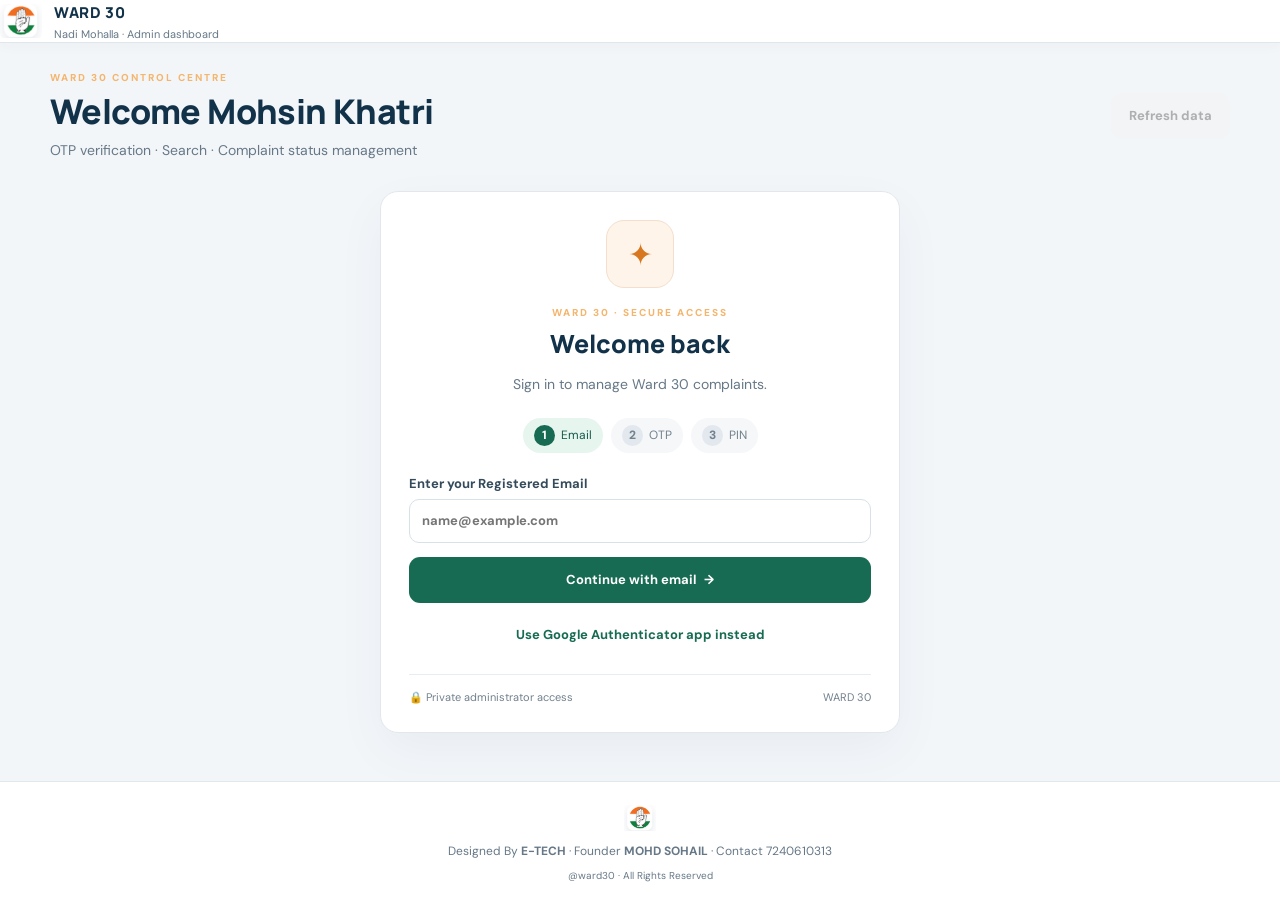
==== admin.html @ 7e94c61b "Update admin.html" ====
<!doctype html><html lang="en"><head><meta charset="utf-8"><meta name="viewport" content="width=device-width,initial-scale=1"><meta name="theme-color" content="#176b52"><title>Ward 30 Admin Dashboard</title><link rel="icon" href="favicon.svg"><link rel="stylesheet" href="style.css"><script src="config.js"></script></head><body class="admin-page"><header class="topbar"><a class="brand" href="index.html"><img src="inc-logo.png" alt="Ward 30"><span><b>WARD 30</b><small>Nadi Mohalla · Admin dashboard</small></span></a></header><main><div class="admin-welcome"><div><span class="eyebrow">WARD 30 CONTROL CENTRE</span><h1>Welcome Mohsin Khatri</h1><p>OTP verification · Search · Complaint status management</p></div><div class="admin-tools"><button id="refreshBtn" class="btn outline" disabled>Refresh data</button><button id="logoutBtn" class="btn outline hidden" type="button">Log out</button></div></div><section id="authPanel" class="panel auth-panel professional-auth">
<div class="login-mark"><span class="login-shield">✦</span></div>
<span class="eyebrow login-eyebrow">WARD 30 · SECURE ACCESS</span>
<h2 id="loginTitle">Complaint Dashboard</h2>
<p id="loginSubtitle">Sign in to manage Ward 30 complaints.</p>
<div class="login-steps"><span class="step active" id="stepEmail"><i>1</i> Email</span><span class="step" id="stepOtp"><i>2</i> OTP</span><span class="step" id="stepPin"><i>3</i> PIN</span></div>
<form id="requestForm" class="login-form"><label>Enter your Registered Email<input id="adminEmail" type="email" required autocomplete="username" placeholder="name@example.com"></label><button id="sendOtpBtn" class="btn primary login-submit">Continue with email <span>→</span></button><button id="authenticatorChoice" type="button" class="text-button">Use Google Authenticator app instead</button></form>
<form id="verifyForm" class="login-form hidden"><label>Enter OTP sent to your email<input id="otpInput" required inputmode="numeric" pattern="[0-9]{6}" maxlength="6" autocomplete="one-time-code" placeholder="6-digit OTP"></label><button id="verifyBtn" class="btn primary login-submit">Verify OTP <span>→</span></button><button id="resendBtn" type="button" class="text-button">Send a new OTP</button></form>
<form id="authenticatorForm" class="login-form hidden"><label>Enter Google Authenticator code<input id="authenticatorInput" required inputmode="numeric" pattern="[0-9]{6}" maxlength="6" autocomplete="one-time-code" placeholder="6-digit app code"></label><p class="pin-hint">Open Google Authenticator and enter the current code for Ward 30 Admin.</p><button id="authenticatorVerifyBtn" class="btn primary login-submit">Verify app code <span>→</span></button><button id="backToEmailBtn" type="button" class="text-button">Back to email sign-in</button></form><form id="pinForm" class="login-form hidden"><label>Enter your 4-digit PIN<input id="pinInput" required inputmode="numeric" pattern="[0-9]{4}" maxlength="4" type="password" autocomplete="current-password" placeholder="••••"></label><p class="pin-hint">Your PIN adds an extra layer of protection.</p><button id="pinBtn" class="btn primary login-submit">Unlock dashboard <span>→</span></button></form>
<p id="connectionMessage" class="message sr-only" role="status"></p><p id="authMessage" class="message" role="status" aria-live="polite"></p>
<div class="login-foot"><span>🔒 Private administrator access</span><span>WARD 30</span></div>
</section><section id="dashboard" class="hidden"><div class="stats admin-stats"><div><strong id="totalCount">0</strong><span>Total complaints</span></div><div><strong id="pendingCount">0</strong><span>Pending</span></div><div><strong id="progressCount">0</strong><span>In progress</span></div><div><strong id="solvedCount">0</strong><span>Solved</span></div></div><section class="panel"><h2>Manage complaints</h2><p>Search by complaint number, mobile number or name.</p><div class="search-row"><input id="searchInput" type="search" placeholder="Search complaint no., mobile, or name…"><button id="clearSearch" class="btn outline">Clear</button><span id="resultCount"></span></div><p id="adminMessage" class="message"></p><div class="table-wrap"><table><thead><tr><th>Complaint no.</th><th>Registered</th><th>Name / Mobile</th><th>Category / Area</th><th>Details</th><th>Location</th><th>Photos / Video</th><th>Status</th><th>Update</th></tr></thead><tbody id="complaintRows"><tr><td colspan="9">Sign in to load records.</td></tr></tbody></table></div></section></section></main><footer><img src="inc-logo.png" alt="Ward 30"><p>Designed By <strong>E-TECH</strong> · Founder <strong>MOHD SOHAIL</strong> · Contact <a href="tel:7240610313">7240610313</a></p><small>@ward30 · All Rights Reserved</small></footer><script>
(()=>{const cfg=window.PORTAL_CONFIG||{},$=id=>document.getElementById(id);let sessionToken='',email='',timer;const apiReady=()=>typeof cfg.API_URL==='string'&&cfg.API_URL.startsWith('https://script.google.com/macros/s/')&&cfg.API_URL.endsWith('/exec');async function api(data){if(!apiReady())throw Error('Sign-in is temporarily unavailable. Please contact the portal administrator.');let r;try{r=await fetch(cfg.API_URL,{method:'POST',headers:{'Content-Type':'text/plain;charset=utf-8'},body:JSON.stringify(data),cache:'no-store'});}catch(e){throw Error('Could not connect. Please check your internet connection and try again.');}let j;try{j=JSON.parse(await r.text())}catch(e){throw Error('Sign-in could not be completed. Please try again later.')}return j}function message(t,c=''){ $('authMessage').textContent=t;$('authMessage').className='message '+c}function adminMessage(t,c=''){ $('adminMessage').textContent=t;$('adminMessage').className='message '+c}function busy(btn,on,text){btn.disabled=on;if(on){btn.dataset.old=btn.textContent;btn.textContent=text}else btn.textContent=btn.dataset.old||text}function showStep(step){['Email','Otp','Pin'].forEach(x=>{$('step'+x).classList.toggle('active',x.toLowerCase()===step)});$('requestForm').classList.toggle('hidden',step!=='email');$('verifyForm').classList.toggle('hidden',step!=='otp');$('authenticatorForm').classList.toggle('hidden',step!=='authenticator');$('pinForm').classList.toggle('hidden',step!=='pin');$('loginTitle').textContent=step==='email'?'Welcome back':step==='otp'?'Check your email':step==='authenticator'?'Authenticator verification':'One last step';$('loginSubtitle').textContent=step==='email'?'Sign in to manage Ward 30 complaints.':step==='otp'?'Enter the 6-digit verification code.':step==='authenticator'?'Use the code from your authenticator app.':'Enter your secure PIN to unlock the dashboard.';message('');}showStep('email');async function sendOtp(){email=$('adminEmail').value.trim().toLowerCase();if(!email){message('Enter your registered email address.','error');return}const b=$('sendOtpBtn');busy(b,true,'Sending code…');try{const j=await api({action:'requestAdminOtp',email});if(!j.ok)throw Error(j.error||'Could not send the code.');showStep('otp');message('A verification code has been sent to your registered email.','success')}catch(e){message(e.message||'Could not send the verification code.','error')}finally{busy(b,false,'Continue with email →')}}$('requestForm').onsubmit=async e=>{e.preventDefault();await sendOtp()};$('authenticatorChoice').onclick=()=>{email=$('adminEmail').value.trim().toLowerCase();if(!email){message('Enter your registered email address first.','error');$('adminEmail').focus();return}showStep('authenticator');$('authenticatorInput').focus()};$('backToEmailBtn').onclick=()=>showStep('email');$('authenticatorForm').onsubmit=async e=>{e.preventDefault();const code=$('authenticatorInput').value.trim();if(!/^\d{6}$/.test(code)){message('Enter the 6-digit authenticator code.','error');return}const b=$('authenticatorVerifyBtn');busy(b,true,'Verifying…');try{const j=await api({action:'verifyAuthenticatorOtp',email,otp:code});if(!j.ok)throw Error(j.error||'Authenticator verification failed.');sessionToken=j.sessionToken;email=j.email;showStep('pin');message('Authenticator verified. Enter your PIN to continue.','success');$('pinInput').focus()}catch(e){message(e.message||'Authenticator verification failed.','error');$('authenticatorInput').value='';$('authenticatorInput').focus()}finally{busy(b,false,'Verify app code →')}};$('resendBtn').onclick=sendOtp;$('verifyForm').onsubmit=async e=>{e.preventDefault();const b=$('verifyBtn');busy(b,true,'Verifying…');try{const j=await api({action:'verifyAdminOtp',email,otp:$('otpInput').value.trim()});if(!j.ok)throw Error(j.error||'OTP verification failed.');sessionToken=j.sessionToken;email=j.email;showStep('pin');message('Email verified. Enter your PIN to continue.','success');$('pinInput').focus()}catch(e){message(e.message||'OTP verification failed.','error')}finally{busy(b,false,'Verify OTP →')}};$('pinForm').onsubmit=async e=>{e.preventDefault();const pin=$('pinInput').value.trim();if(!/^\d{4}$/.test(pin)){message('Enter your 4-digit PIN.','error');return}const b=$('pinBtn');busy(b,true,'Checking PIN…');try{const j=await api({action:'verifyAdminPin',sessionToken,pin});if(!j.ok)throw Error(j.error||'Incorrect PIN.');$('authPanel').classList.add('hidden');$('dashboard').classList.remove('hidden');$('refreshBtn').disabled=false;$('logoutBtn').classList.remove('hidden');adminMessage('Login successful. Welcome to the Ward 30 Admin Dashboard.','success');load()}catch(e){message(e.message||'PIN verification failed.','error');$('pinInput').value='';$('pinInput').focus()}finally{busy(b,false,'Unlock dashboard →')}};function cell(tr,text){const td=document.createElement('td');td.textContent=text||'—';tr.append(td);return td}function pill(status){const v=String(status||'').toLowerCase().replace(/[^a-z]+/g,'-').replace(/^-|-$/g,'');return v==='in-progress'?'in-progress':v==='solved'?'solved':'pending'}function paint(j){const c=j.counts||{};$('totalCount').textContent=c.total||0;$('pendingCount').textContent=c.pending||0;$('progressCount').textContent=c.inProgress||0;$('solvedCount').textContent=c.solved||0;const tb=$('complaintRows');tb.replaceChildren();$('resultCount').textContent=(j.totalFiltered??(j.items||[]).length)+' results';if(!j.items||!j.items.length){const tr=document.createElement('tr');const td=cell(tr,'No matching complaints found.');td.colSpan=9;tb.append(tr);return}j.items.forEach(x=>{const tr=document.createElement('tr'),a=cell(tr,x.complaintNo);a.style.fontWeight='700';cell(tr,x.registeredAt);const nm=cell(tr,x.name);const sm=document.createElement('small');sm.textContent=x.mobile||'—';nm.append(sm);const cat=cell(tr,x.category);const sm2=document.createElement('small');sm2.textContent=x.area||'—';cat.append(sm2);cell(tr,x.details);const loc=cell(tr,'');if(x.latitude&&x.longitude){const map=document.createElement('a');map.href='https://maps.google.com/?q='+encodeURIComponent(x.latitude+','+x.longitude);map.target='_blank';map.rel='noopener';map.className='btn outline';map.textContent='View location';loc.append(map)}else loc.textContent='Not captured';const mediaCell=cell(tr,'');const mediaUrls=Array.isArray(x.mediaUrls)?x.mediaUrls:String(x.mediaUrls||'').split('\n').filter(Boolean);if(mediaUrls.length){mediaUrls.forEach((url,i)=>{const a=document.createElement('a');a.href=url;a.target='_blank';a.rel='noopener';a.textContent='Open file '+(i+1);a.style.display='block';a.style.marginBottom='4px';mediaCell.append(a)})}else mediaCell.textContent='No files';const st=cell(tr,'');const span=document.createElement('span');span.className='status-pill '+pill(x.status);span.textContent=x.status;st.append(span);const td=cell(tr,'');const select=document.createElement('select');select.className='status-select';['Pending','In Progress','Solved'].forEach(s=>{const o=document.createElement('option');o.value=s;o.textContent=s;o.selected=s===x.status;select.append(o)});select.onchange=()=>updateStatus(x.complaintNo,select.value,select);td.append(select);tb.append(tr)})}async function load(){if(!sessionToken)return;$('refreshBtn').disabled=true;$('refreshBtn').textContent='Loading…';adminMessage('Loading complaints…');try{const j=await api({action:'adminComplaints',sessionToken,search:$('searchInput').value.trim()});if(!j.ok)throw Error(j.error);paint(j);adminMessage('Dashboard updated.','success')}catch(e){adminMessage(e.message||'Unable to load complaints.','error')}finally{$('refreshBtn').disabled=false;$('refreshBtn').textContent='Refresh data'}}async function updateStatus(no,status,select){select.disabled=true;try{const j=await api({action:'updateStatus',sessionToken,complaintNo:no,status});if(!j.ok)throw Error(j.error);adminMessage('Status saved for '+no+'.','success');await load()}catch(e){adminMessage(e.message||'Status update failed.','error');select.disabled=false}}$('refreshBtn').onclick=load;$('logoutBtn').onclick=()=>{sessionToken='';email='';clearTimeout(timer);$('dashboard').classList.add('hidden');$('authPanel').classList.remove('hidden');$('refreshBtn').disabled=true;$('logoutBtn').classList.add('hidden');$('otpInput').value='';$('authenticatorInput').value='';$('pinInput').value='';$('searchInput').value='';$('complaintRows').innerHTML='<tr><td colspan="9">Sign in to load records.</td></tr>';$('totalCount').textContent='0';$('pendingCount').textContent='0';$('progressCount').textContent='0';$('solvedCount').textContent='0';showStep('email');message('You have been logged out successfully.','success');window.scrollTo({top:0,behavior:'smooth'});};$('searchInput').oninput=()=>{clearTimeout(timer);timer=setTimeout(load,300)};$('clearSearch').onclick=()=>{$('searchInput').value='';load()};
})();</script></body></html>
---- style.css ----
@import url('https://fonts.googleapis.com/css2?family=DM+Sans:wght@400;500;600;700&family=Manrope:wght@400;500;600;700;800&display=swap');
:root{--navy:#12324A;--navy2:#1B5264;--teal:#E8872B;--teal2:#FFF2E4;--ink:#1B2B38;--muted:#667887;--line:#E1E8ED;--paper:#F6F8FA;--white:#fff;--shadow:0 18px 50px #092c4c12}
*{box-sizing:border-box}html{scroll-behavior:smooth}body{margin:0;background:var(--paper);color:var(--ink);font-family:'DM Sans',sans-serif}a{color:inherit;text-decoration:none}.container{width:min(1120px,92%);margin:auto}.topbar{background:#fff;border-bottom:1px solid var(--line);position:sticky;top:0;z-index:20}.nav{height:78px;display:flex;align-items:center;justify-content:space-between}.brand{display:flex;align-items:center;gap:12px;color:var(--navy)}.brand b{display:block;font:800 15px Manrope,sans-serif;letter-spacing:.6px}.brand small{display:block;color:var(--muted);font-size:11px;margin-top:4px}.mark,.mini-mark{display:grid;place-items:center;background:linear-gradient(145deg,var(--teal),#56d9c6);color:#07314c;font:800 21px Manrope,sans-serif;width:48px;height:48px;border-radius:15px;box-shadow:0 6px 15px #20b6a52b}nav{display:flex;align-items:center;gap:26px;font-size:13px;font-weight:700;color:#526574}nav a:hover,.text-link{color:#078e86}.lang-switch{border:1px solid var(--line);background:#fff;padding:10px 13px;border-radius:10px;color:var(--navy);font-weight:700;cursor:pointer}.menu{display:none;border:0;background:none;font-size:25px}.hero{position:relative;overflow:hidden;background:linear-gradient(120deg,#102E46 0%,#17465A 62%,#17645E 100%);color:white;padding:68px 0 74px}.hero:after{content:"";position:absolute;width:470px;height:470px;border:1px solid #ffffff13;border-radius:50%;right:-90px;top:-240px;box-shadow:0 0 0 55px #ffffff08,0 0 0 110px #ffffff05}.hero-grid{display:grid;grid-template-columns:1.3fr .7fr;gap:70px;align-items:center;position:relative;z-index:1}.eyebrow{font-size:10px;letter-spacing:2px;font-weight:800;color:#F4B66E;display:flex;align-items:center;gap:10px}.pulse{width:7px;height:7px;background:#F4B66E;border-radius:50%;box-shadow:0 0 0 5px #F4B66E24}.hero h1{font:800 clamp(36px,4.5vw,57px)/1.1 Manrope,sans-serif;letter-spacing:-1.8px;max-width:630px;margin:22px 0}.hero h1 em{color:#F4B66E;font-style:normal}.hero-copy>p{color:#d2e2ea;max-width:550px;font-size:16px;line-height:1.8}.hero-actions{display:flex;gap:12px;flex-wrap:wrap;margin-top:27px}.btn{display:inline-flex;justify-content:center;align-items:center;gap:8px;padding:14px 18px;border:0;border-radius:11px;font:700 13px 'DM Sans',sans-serif;cursor:pointer;transition:.2s}.btn:hover{transform:translateY(-2px)}.primary{background:var(--teal);color:#172B3B;box-shadow:0 8px 18px #E8872B30}.ghost{border:1px solid #ffffff48;color:white;background:#ffffff09}.secondary{background:#E8F3F1;color:var(--navy)}.light{background:#fff;color:var(--navy)}.trust-line{display:flex;gap:9px;align-items:center;margin-top:24px;font-size:12px;color:#b8d2dc}.trust-line span:first-child{color:#F4B66E;font-weight:900}.parshad-card{background:#fff;border-radius:22px;padding:12px;color:var(--ink);box-shadow:0 25px 70px #001d3040;max-width:330px;justify-self:end;width:100%}.portrait-wrap{height:275px;position:relative;overflow:hidden;border-radius:15px;background:#e4eceb}.portrait-wrap img{width:100%;height:100%;object-fit:cover;object-position:center 24%}.portrait-badge{position:absolute;bottom:12px;left:12px;background:#0a344f;color:#fff;border:1px solid #ffffff3d;padding:8px 12px;border-radius:8px;font-size:10px;font-weight:800;letter-spacing:1px}.parshad-info{padding:17px 10px 12px}.parshad-info small{color:#167A68;font-size:9px;letter-spacing:1.4px;font-weight:800}.parshad-info h2{font:800 24px Manrope,sans-serif;margin:8px 0 5px;color:var(--navy)}.parshad-info p{margin:0;color:#607381;font-size:13px}.location-line{font-size:11px;color:#71818c;margin-top:14px;padding-top:12px;border-top:1px solid var(--line)}.stats{background:#fff;border-bottom:1px solid var(--line)}.stats-grid{display:grid;grid-template-columns:repeat(3,1fr);padding:22px 0}.stats-grid>div{display:grid;grid-template-columns:43px 1fr;column-gap:12px;align-items:center;padding:6px 28px;border-right:1px solid var(--line)}.stats-grid>div:first-child{padding-left:0}.stats-grid>div:last-child{border:0}.stat-icon{grid-row:span 2;background:var(--teal2);color:#167A68;border-radius:12px;width:40px;height:40px;display:grid;place-items:center;font-size:19px}.stats-grid strong{font:800 15px Manrope,sans-serif;color:var(--navy)}.stats-grid small{font-size:11px;color:var(--muted);margin-top:3px}.section{padding:72px 0}.section-heading{display:flex;justify-content:space-between;align-items:center;margin-bottom:28px}.section-heading h2{font:800 32px Manrope,sans-serif;letter-spacing:-.7px;margin:10px 0}.section-heading p{color:var(--muted);margin:0;font-size:14px}.heading-symbol{font-size:42px;color:#0cb4a2;background:var(--teal2);width:66px;height:66px;border-radius:20px;display:grid;place-items:center}.report-layout{display:grid;grid-template-columns:1.35fr .65fr;gap:20px;align-items:start}.card{background:#fff;border:1px solid var(--line);border-radius:18px;box-shadow:var(--shadow)}.form-card{padding:27px}.form-card h3,.issue-card h3,.note-card h3{font:800 19px Manrope,sans-serif;color:var(--navy);margin:0 0 23px}.field-row{display:grid;grid-template-columns:1fr 1fr;gap:15px}.field{display:flex;flex-direction:column;gap:8px;margin-bottom:17px}.field label{font-size:12px;font-weight:700;color:#405665}.field input,.field select,.field textarea{width:100%;border:1px solid #dce7ec;border-radius:10px;padding:12px 13px;background:#fbfdfe;color:var(--ink);font:13px 'DM Sans',sans-serif;outline:none}.field input:focus,.field select:focus,.field textarea:focus{border-color:var(--teal);box-shadow:0 0 0 3px #E8872B1A}.field textarea{resize:vertical}.muted{color:var(--muted)}.field small{font-size:10px}.checkline{display:flex;gap:10px;font-size:11px;line-height:1.6;color:#5d6f7b;margin:2px 0 19px}.checkline input{accent-color:var(--teal);margin-top:3px}.full{width:100%}.tiny{font-size:10px;line-height:1.5;margin-top:13px}.side-stack{display:grid;gap:18px}.issue-card,.note-card{padding:25px}.issue-icon{display:grid;place-items:center;background:var(--teal2);color:#167A68;width:44px;height:44px;border-radius:14px;font-size:23px;margin-bottom:17px}.issue-card h3,.note-card h3{margin-bottom:12px}.issue-card ul{padding-left:19px;margin:0;color:#607380;font-size:12px;line-height:2.2}.note-card{background:#EAF4F2;border-color:#D7E9E5}.note-icon{font-size:26px;color:#167A68;margin-bottom:12px}.note-card p{font-size:12px;line-height:1.8;color:#57716f}.text-link{font-size:12px;font-weight:800}.bottom-cta{background:linear-gradient(110deg,#0a3553,#0b5c62);padding:34px 0;color:#fff}.cta-inner{display:flex;justify-content:space-between;align-items:center;gap:20px}.cta-inner h2{font:800 23px Manrope,sans-serif;margin:0 0 8px}.cta-inner p{margin:0;color:#c6e0e4;font-size:13px}.footer-inner{display:flex;align-items:center;justify-content:space-between;gap:20px;padding:23px 0;color:#73838c;font-size:10px}.footer-brand{transform:scale(.85);transform-origin:left center}.footer-inner>a{font-weight:800;color:var(--navy)}.language-modal{position:fixed;inset:0;background:#061e31d9;z-index:99;display:grid;place-items:center;padding:20px;backdrop-filter:blur(7px)}.language-modal.hidden{display:none}.language-box{background:#fff;border-radius:22px;padding:32px;max-width:390px;width:100%;text-align:center;box-shadow:0 25px 100px #0004}.mini-mark{margin:0 auto 15px}.language-box h2{font:800 24px Manrope,sans-serif;color:var(--navy);margin:0 0 10px}.language-box p{color:var(--muted);font-size:13px;line-height:1.7}.language-actions{display:flex;gap:10px;margin:23px 0}.language-actions .btn{flex:1}.language-box small{font-size:11px;color:#8a9aa3}#formMessage{font-size:12px;line-height:1.6;margin-top:12px}.success{color:#087f55;background:#e8f8ef;border-radius:10px;padding:12px}.error{color:#a22;background:#fff0f0;border-radius:10px;padding:12px}
.page-head{background:var(--navy);color:white;padding:45px 0}.page-head h1{font:800 34px Manrope,sans-serif;margin:0 0 10px}.page-head p{color:#c8dce6;margin:0}.simple-section{padding:45px 0;min-height:55vh}.simple-card{max-width:720px;margin:auto;padding:28px}.simple-card h2{font:800 23px Manrope,sans-serif;color:var(--navy);margin-top:0}.complaint-item{padding:18px;border:1px solid var(--line);border-radius:13px;margin:12px 0;background:#fff}.status{display:inline-block;padding:5px 9px;border-radius:20px;font-size:10px;font-weight:800;background:#fff2d6;color:#936000}.status.solved{background:#e0f8eb;color:#087b4d}.status.progress{background:#e3f3ff;color:#176b9c}.admin-box{max-width:470px;margin:35px auto}.admin-box .card{padding:28px}.hidden{display:none!important}
@media(max-width:800px){.hero-grid{grid-template-columns:1fr;gap:35px}.parshad-card{justify-self:start;max-width:310px}.hero{padding:48px 0}.report-layout{grid-template-columns:1fr}.stats-grid>div{padding:6px 12px}.stats-grid>div:first-child{padding-left:0}.stats-grid small{font-size:10px}.section{padding:50px 0}nav{display:none;position:absolute;top:77px;left:0;right:0;background:#fff;padding:18px 5%;border-bottom:1px solid var(--line);flex-direction:column;align-items:stretch;gap:17px}nav.open{display:flex}.menu{display:block}.field-row{grid-template-columns:1fr;gap:0}.footer-inner{flex-wrap:wrap}.cta-inner{align-items:flex-start;flex-direction:column}}@media(max-width:420px){.hero h1{font-size:37px}.form-card,.issue-card,.note-card{padding:20px}.stats-grid{width:96%}.stats-grid>div{grid-template-columns:34px 1fr;column-gap:7px;padding:4px 7px}.stat-icon{width:32px;height:32px;font-size:15px}.stats-grid strong{font-size:12px}.stats-grid small{font-size:9px}.heading-symbol{width:48px;height:48px;font-size:30px}}

.profile-stack{display:grid;gap:14px;justify-items:end;position:relative;z-index:1}.profile-stack .parshad-card{justify-self:end}.candidate-card{width:100%;max-width:330px;background:#fff;border:1px solid #e2ebef;border-radius:18px;padding:12px;display:grid;grid-template-columns:92px 1fr;gap:13px;box-shadow:0 18px 50px #001d3022;}.candidate-photo{height:118px;border-radius:12px;overflow:hidden;background:#f5f7f8}.candidate-photo img{width:100%;height:100%;object-fit:cover;object-position:center 22%}.candidate-copy{min-width:0;align-self:center}.party-row{display:flex;align-items:center;gap:6px;margin-bottom:8px}.party-row img{width:25px;height:25px;object-fit:contain}.party-row span{font-size:7px;line-height:1.2;letter-spacing:.2px;font-weight:800;color:#485968}.candidate-copy>small{font-size:8px;letter-spacing:.8px;color:#167A68;font-weight:800}.candidate-copy h3{font:800 15px Manrope,sans-serif;color:var(--navy);margin:5px 0}.candidate-copy p{font-size:10px;color:#607381;margin:0 0 7px}.candidate-note{font-size:8px;line-height:1.4;color:#84929a;display:block}.gps-row{display:flex;align-items:center;gap:12px;flex-wrap:wrap}.gps-row .tiny{margin:0}.media-preview{display:flex;gap:8px;flex-wrap:wrap;margin-top:8px}.media-preview img,.media-preview video{width:70px;height:60px;object-fit:cover;border-radius:8px;border:1px solid var(--line)}@media(max-width:800px){.profile-stack{justify-items:start}.profile-stack .parshad-card,.candidate-card{justify-self:start}.candidate-card{max-width:310px}}


/* INC logo placement; preserve the original navy/teal colour palette */
.inc-brandline,.nav-party{display:flex;align-items:center;gap:8px;color:var(--navy);font-size:9px;font-weight:900;letter-spacing:.5px}
.inc-brandline{justify-content:center;margin:0 auto 12px}
.inc-brandline img{width:30px;height:30px;object-fit:contain}
.nav-party{margin-left:auto;margin-right:22px}
.nav-party img{width:30px;height:30px;object-fit:contain}
.inc-pill{display:flex;align-items:center;gap:7px;margin-top:12px;padding-top:10px;border-top:1px solid var(--line);font-size:10px;font-weight:800;color:var(--navy)}
.inc-pill img{width:24px;height:24px;object-fit:contain}
.party-row{display:flex;align-items:center;gap:6px;margin-bottom:8px}
.party-row img{width:27px;height:27px;object-fit:contain}
.party-row span{font-size:7px;line-height:1.2;letter-spacing:.2px;font-weight:800;color:var(--navy)}
.candidate-card{border-top:3px solid var(--teal)}
@media(max-width:800px){.nav-party{display:none}}

/* Premium, straight-edged branding and tricolour-inspired accents */
.portrait-wrap img,.candidate-photo img{transform:none!important;rotate:none!important;}
.portrait-wrap,.candidate-photo{transform:none!important;rotate:none!important;}
.topbar{box-shadow:0 3px 14px #12324a08}
.mark,.mini-mark{background:linear-gradient(145deg,#F28C28 0 32%,#fff 32% 66%,#168044 66% 100%);color:#12324A;box-shadow:0 6px 15px #12324a1c}
.portrait-badge{background:#12324A;border-bottom:3px solid #E8872B}
.candidate-card{border-top:3px solid #E8872B}
.inc-pill{color:#12324A}


/* Branded footer and separated admin surface */
.site-footer{margin-top:0;background:#fff;border-top:1px solid var(--line)}
.footer-ward{background:#f7fafb;border-bottom:1px solid #e2eaee}
.footer-ward-inner{min-height:112px;display:flex;align-items:center;gap:18px;padding-top:18px;padding-bottom:18px}
.footer-inc-logo{width:62px;height:62px;object-fit:contain;flex:0 0 auto}
.footer-party-name{margin-left:auto;color:var(--navy);font-size:10px;letter-spacing:.8px;font-weight:900}
.footer-credit{background:linear-gradient(115deg,#0c2e49,#0b5c62);color:#f4f8fb;padding:27px 0 24px;text-align:center}
.footer-credit-inner p{margin:0}
.designed-line{display:flex;justify-content:center;align-items:center;gap:13px;font-size:14px}
.designed-line span{width:30px;height:2px;background:#20c6b7;display:inline-block}
.designed-line strong,.founder-line strong,.founder-line a{color:#42e0ce;font-weight:900;text-decoration:none}
.founder-line{margin-top:14px!important;font-size:13px;display:flex;align-items:center;justify-content:center;gap:10px;flex-wrap:wrap}
.founder-line i{height:17px;width:1px;background:#ffffff65;margin:0 7px}
.footer-disclaimer{font-size:10px;color:#c5d8e1;line-height:1.6;margin-top:18px!important}
.admin-topbar{border-bottom:3px solid #e8872b}
.admin-public-link{font-weight:800;color:var(--navy);font-size:12px}
.admin-brand-logo{display:flex;align-items:center;justify-content:center;gap:10px;margin-bottom:12px}
.admin-brand-logo img{width:44px;height:44px;object-fit:contain}
.admin-brand-logo .mini-mark{margin:0}
.admin-footer{padding:18px 0;text-align:center;background:#0c2e49;color:#c5d8e1;font-size:11px}
@media(max-width:520px){.footer-ward-inner{gap:10px;min-height:88px}.footer-inc-logo{width:44px;height:44px}.footer-party-name{font-size:8px;max-width:90px;text-align:right}.footer-brand .mark{width:35px;height:35px}.footer-brand b{font-size:11px}.footer-brand small{font-size:8px}.designed-line{font-size:13px}.founder-line{font-size:12px;gap:7px}.footer-disclaimer{font-size:9px}}

.whatsapp-btn{background:#dcfce7;color:#14532d;border:1px solid #a7f3d0}.whatsapp-btn:hover{background:#bbf7d0}
#whatsappBtn{margin-top:10px}

/* Official INC logo used as the site identity and favicon companion. */
.official-inc-logo{display:block;object-fit:contain;background:#fff}
.brand-logo{width:48px;height:48px;flex:0 0 48px;border-radius:12px;padding:3px;box-shadow:0 6px 15px #12324a1c}
.modal-inc-logo{width:76px;height:76px;margin:0 auto 15px;border-radius:16px;padding:4px}
.footer-brand .brand-logo{width:42px;height:42px;flex-basis:42px}
@media(max-width:520px){.brand-logo{width:38px;height:38px;flex-basis:38px}.footer-brand .brand-logo{width:32px;height:32px;flex-basis:32px}.modal-inc-logo{width:68px;height:68px}}


/* How it works and expected resolution panel */
.how-section{padding:30px 0 34px;background:#fff;border:1px solid #cfe4df;border-left:0;border-right:0;border-radius:16px}
.how-heading{display:flex;align-items:center;gap:9px;margin-bottom:24px;color:#0d665d}
.how-heading h2{font:800 20px Manrope,sans-serif;margin:0;color:#0c625b}
.how-gear{font-size:18px;color:#167a68}
.how-steps{display:grid;grid-template-columns:minmax(0,1fr) 20px minmax(0,1fr) 20px minmax(0,1fr) 20px minmax(0,1fr);align-items:start;gap:8px}
.how-step{text-align:center;min-width:0}
.how-icon{width:52px;height:52px;border-radius:50%;display:grid;place-items:center;margin:0 auto 12px;color:#fff;font-size:25px;font-weight:700;border:4px solid #f1f8f6;outline:1px solid #b9ded5}
.how-icon.orange{background:#ff761b}.how-icon.green{background:#13a76b}.how-icon.teal{background:#07836f}
.how-step h3{font-size:12px;line-height:1.35;margin:0 0 6px;color:#10364a;font-weight:800}
.how-step p{font-size:10px;line-height:1.55;color:#71828b;margin:0}
.how-arrow{color:#0d9c8c;font-size:22px;text-align:center;padding-top:15px}
.resolution-box{display:flex;align-items:center;gap:18px;margin-top:25px;padding:19px 20px;border:1px solid #ff994a;border-radius:12px;background:linear-gradient(100deg,#fffaf6,#fff)}
.resolution-clock{font-size:39px;line-height:1;color:#ff761b;flex:0 0 auto}
.resolution-box h3{font-size:12px;font-weight:800;margin:0 0 3px;color:#0c3347}
.resolution-box strong{display:block;font-size:23px;line-height:1.25;color:#064b48;margin-bottom:5px}
.resolution-box p{font-size:11px;line-height:1.6;color:#687984;margin:0}
@media(max-width:650px){.how-section{padding:24px 0}.how-heading{margin-bottom:20px}.how-heading h2{font-size:17px}.how-steps{grid-template-columns:repeat(2,minmax(0,1fr));row-gap:22px;column-gap:12px}.how-arrow{display:none}.how-step h3{font-size:10px}.how-step p{font-size:9px}.resolution-box{align-items:flex-start;gap:12px;padding:15px 13px;margin-top:22px}.resolution-clock{font-size:32px}.resolution-box strong{font-size:19px}.resolution-box p{font-size:10px}}
@media(max-width:380px){.how-steps{column-gap:2px}.how-icon{width:46px;height:46px}.how-step h3{font-size:9px}.how-step p{font-size:8px}.how-arrow{font-size:16px}}
/* Keep one primary INC logo next to the Ward 30 name in each branding area. */
.nav-party,.inc-brandline,.footer-inc-logo{display:none!important}

/* Shared Ward 30 footer copyright */
.copyright-line{margin:12px 0 0;text-align:center;font-size:.82rem;letter-spacing:.02em;opacity:.86;color:inherit}


/* =========================================================
   WARD 30 RESPONSIVE CONSISTENCY LAYER — October 2026
   Shared by homepage, tracking, recent complaints and admin.
   ========================================================= */
:root { color-scheme: light; }
html { width:100%; max-width:100%; overflow-x:hidden; }
body { width:100%; min-width:0; overflow-x:hidden; }
img, video, canvas, svg { max-width:100%; }
.container { width:min(1120px, calc(100% - 32px)); margin-inline:auto; }
button, input, select, textarea { font:inherit; }
input, select, textarea { max-width:100%; }
.btn { min-height:42px; white-space:normal; line-height:1.35; }
.campaign-banner-section { width:100%; background:#edf3f7; padding:10px 0; }
.campaign-banner-wrap { width:min(1240px, calc(100% - 24px)); margin:0 auto; }
.campaign-banner-image { display:block; width:100%; height:auto; max-height:none; object-fit:contain; border-radius:12px; box-shadow:0 8px 28px #102e4618; }
.media-capture-actions { display:flex; flex-wrap:wrap; gap:8px; align-items:center; }
.media-capture-actions .btn { flex:0 1 auto; }
.media-preview { display:flex; flex-wrap:wrap; gap:8px; max-width:100%; overflow:hidden; }
.media-preview img,.media-preview video { display:block; width:100px; height:82px; object-fit:cover; background:#edf1f4; }

/* Admin page: same visual language as the public portal */
.admin-page { background:#f3f6f9; color:#1b2b38; min-height:100vh; }
.admin-page .topbar { position:sticky; top:0; background:#fff; border-bottom:1px solid #dfe7ed; }
.admin-page .topbar .brand { min-width:0; }
.admin-page .topbar .brand img { display:block; width:42px; height:42px; max-width:42px; object-fit:contain; flex:0 0 42px; border-radius:10px; }
.admin-page main { width:min(1180px, calc(100% - 32px)); margin:28px auto 48px; }
.admin-page .admin-welcome { display:flex; justify-content:space-between; align-items:center; gap:20px; margin:0 0 24px; }
.admin-page .admin-welcome h1 { margin:8px 0; color:#12324a; font:800 clamp(24px,3vw,34px)/1.15 Manrope,sans-serif; letter-spacing:-.6px; }
.admin-page .admin-welcome p { margin:0; color:#667887; font-size:14px; line-height:1.6; }
.admin-page .admin-tools { display:flex; gap:8px; flex-wrap:wrap; }
.admin-page .panel { min-width:0; background:#fff; border:1px solid #e1e8ed; border-radius:18px; padding:clamp(16px,3vw,28px); box-shadow:0 18px 50px #092c4c0c; margin-bottom:22px; }
.admin-page .auth-panel { width:min(520px,100%); margin:30px auto; }
.admin-page .login-mark { display:grid; place-items:center; width:68px; height:68px; margin:0 auto 18px; border-radius:18px; background:#fff4e9; border:1px solid #f3dfcc; overflow:hidden; }
.admin-page .login-shield { font-size:30px; color:#d77720; }
.admin-page .login-eyebrow { justify-content:center; }
.admin-page .auth-panel h2 { text-align:center; color:#12324a; font:800 25px/1.2 Manrope,sans-serif; margin:10px 0; }
.admin-page .auth-panel > p { text-align:center; color:#667887; font-size:14px; line-height:1.6; }
.admin-page .login-steps { display:flex; justify-content:center; gap:8px; margin:22px 0; flex-wrap:wrap; }
.admin-page .login-steps .step { display:flex; align-items:center; gap:6px; color:#71818d; background:#f5f7f9; border-radius:999px; padding:7px 11px; font-size:12px; }
.admin-page .login-steps .step i { display:grid; place-items:center; width:21px; height:21px; border-radius:50%; background:#e2e8ed; font-style:normal; font-weight:800; }
.admin-page .login-steps .step.active { color:#155a4b; background:#e7f5ef; }
.admin-page .login-steps .step.active i { color:#fff; background:#176b52; }
.admin-page .login-form { display:grid; gap:14px; }
.admin-page .login-form label { display:grid; gap:7px; color:#354b5b; font-size:13px; font-weight:700; }
.admin-page .login-form input, .admin-page input, .admin-page select, .admin-page textarea { width:100%; min-width:0; min-height:44px; padding:11px 12px; border:1px solid #d8e1e8; border-radius:10px; color:#1b2b38; background:#fff; outline:none; }
.admin-page input:focus, .admin-page select:focus, .admin-page textarea:focus { border-color:#3d9c81; box-shadow:0 0 0 3px #3d9c811c; }
.admin-page .login-submit { width:100%; min-height:46px; background:#176b52; color:#fff; box-shadow:none; }
.admin-page .text-button { border:0; background:transparent; color:#176b52; padding:9px; font-size:13px; font-weight:700; cursor:pointer; }
.admin-page .pin-hint { margin:0; font-size:12px; line-height:1.6; color:#71818d; }
.admin-page .login-foot { display:flex; justify-content:space-between; gap:10px; flex-wrap:wrap; margin-top:22px; padding-top:15px; border-top:1px solid #e7edf1; color:#71818d; font-size:11px; }
.admin-page .admin-stats { display:grid; grid-template-columns:repeat(4,minmax(0,1fr)); gap:14px; margin-bottom:22px; }
.admin-page .admin-stats > div { display:flex; flex-direction:column; gap:7px; background:#fff; border:1px solid #e1e8ed; border-radius:15px; padding:18px; box-shadow:0 8px 24px #092c4c08; }
.admin-page .admin-stats strong { color:#12324a; font:800 28px/1 Manrope,sans-serif; }
.admin-page .admin-stats span { color:#667887; font-size:12px; }
.admin-page #dashboard .panel h2 { margin:0 0 8px; color:#12324a; font:800 22px/1.25 Manrope,sans-serif; }
.admin-page #dashboard .panel > p:not(.message) { color:#667887; font-size:13px; line-height:1.6; }
.admin-page .search-row { display:flex; align-items:center; gap:8px; flex-wrap:wrap; margin:16px 0; }
.admin-page .search-row input { flex:1 1 260px; }
.admin-page #resultCount { color:#667887; font-size:12px; }
.admin-page .table-wrap { width:100%; overflow:auto; border:1px solid #e3e9ee; border-radius:12px; }
.admin-page table { width:100%; min-width:820px; border-collapse:collapse; background:#fff; }
.admin-page th, .admin-page td { padding:12px 13px; text-align:left; vertical-align:top; border-bottom:1px solid #edf1f4; font-size:12px; line-height:1.5; }
.admin-page th { background:#f4f7f9; color:#526574; font-size:11px; white-space:nowrap; }
.admin-page td small { display:block; color:#71818d; margin-top:4px; }
.admin-page .status-pill { display:inline-flex; align-items:center; border-radius:999px; padding:5px 9px; font-size:11px; font-weight:800; background:#fff2df; color:#8b570e; }
.admin-page .status-pill.in-progress { background:#e8f2ff; color:#225da8; }
.admin-page .status-pill.solved { background:#e4f6eb; color:#17734c; }
.admin-page .status-select { min-width:125px; padding:7px 9px; }
.admin-page .message { font-size:13px; line-height:1.55; overflow-wrap:anywhere; }
.admin-page .message.error { color:#9f3030; background:#fff0f0; padding:10px 12px; border-radius:9px; }
.admin-page .message.success { color:#176b52; background:#e9f7f0; padding:10px 12px; border-radius:9px; }
.admin-page footer { width:100%; text-align:center; padding:20px 16px; background:#fff; border-top:1px solid #e1e8ed; color:#667887; font-size:12px; }
.admin-page footer img { width:32px; height:32px; object-fit:contain; display:block; margin:0 auto 8px; }
.admin-page footer p { margin:6px 0; line-height:1.6; }
.hidden { display:none !important; }
.sr-only { position:absolute !important; width:1px !important; height:1px !important; padding:0 !important; margin:-1px !important; overflow:hidden !important; clip:rect(0,0,0,0) !important; white-space:nowrap !important; border:0 !important; }

/* Tracking and recent pages */
.simple-section { width:min(850px,calc(100% - 32px)); margin:30px auto 56px; }
.simple-card, .complaint-item { min-width:0; padding:clamp(16px,3vw,26px); background:#fff; border:1px solid #e1e8ed; border-radius:16px; box-shadow:0 12px 36px #092c4c0a; overflow-wrap:anywhere; }
.complaint-item + .complaint-item { margin-top:12px; }
.page-head { padding:36px 0; background:#eaf2f5; }
.page-head .container { width:min(1120px,calc(100% - 32px)); }
.page-head h1 { margin:0 0 8px; color:#12324a; font:800 clamp(25px,4vw,36px)/1.15 Manrope,sans-serif; }
.page-head p { margin:0; color:#667887; line-height:1.6; }

@media (max-width: 800px) {
  .container { width:calc(100% - 28px); }
  .campaign-banner-wrap { width:calc(100% - 16px); }
  .campaign-banner-image { border-radius:8px; }
  .admin-page main { width:calc(100% - 24px); margin:18px auto 32px; }
  .admin-page .admin-welcome { align-items:flex-start; flex-direction:column; gap:12px; }
  .admin-page .admin-stats { grid-template-columns:repeat(2,minmax(0,1fr)); gap:10px; }
  .admin-page .admin-stats > div { padding:14px; }
  .admin-page .admin-stats strong { font-size:24px; }
  .admin-page .auth-panel { margin:18px auto; }
}
@media (max-width: 480px) {
  .admin-page .topbar .brand img { width:36px; height:36px; flex-basis:36px; }
  .admin-page .topbar .brand b { font-size:13px; }
  .admin-page .topbar .brand small { font-size:10px; }
  .admin-page .panel { border-radius:14px; padding:16px; }
  .admin-page .auth-panel h2 { font-size:23px; }
  .admin-page .login-steps { gap:5px; }
  .admin-page .login-steps .step { padding:6px 8px; font-size:11px; }
  .admin-page .search-row { align-items:stretch; }
  .admin-page .search-row .btn { flex:1 1 auto; }
  .admin-page .admin-stats span { font-size:11px; }
  .campaign-banner-section { padding:6px 0; }
  .section { padding:42px 0; }
  .hero h1 { overflow-wrap:anywhere; }
}

.admin-page td a:not(.btn) { color:#176b52; font-weight:700; text-decoration:underline; overflow-wrap:anywhere; }
.admin-page table { min-width:1040px; }
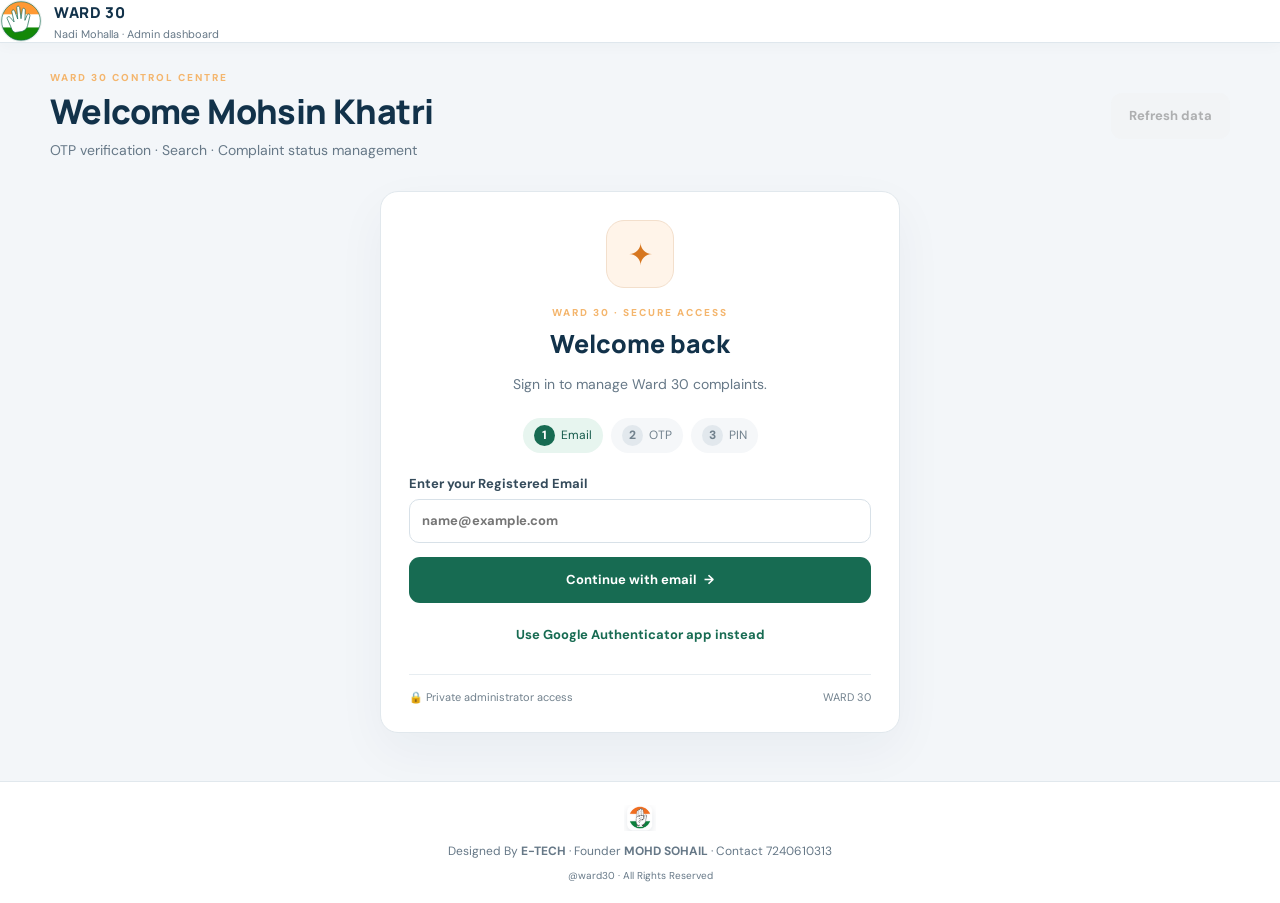
==== commit 07a6878d: "Fix logo file extension in admin.html" ====
--- a/admin.html
+++ b/admin.html
@@ -1,4 +1,4 @@
-<!doctype html><html lang="en"><head><meta charset="utf-8"><meta name="viewport" content="width=device-width,initial-scale=1"><meta name="theme-color" content="#176b52"><title>Ward 30 Admin Dashboard</title><link rel="icon" href="favicon.svg"><link rel="stylesheet" href="style.css"><script src="config.js"></script></head><body class="admin-page"><header class="topbar"><a class="brand" href="index.html"><img src="inc-logo.png" alt="Ward 30"><span><b>WARD 30</b><small>Nadi Mohalla · Admin dashboard</small></span></a></header><main><div class="admin-welcome"><div><span class="eyebrow">WARD 30 CONTROL CENTRE</span><h1>Welcome Mohsin Khatri</h1><p>OTP verification · Search · Complaint status management</p></div><div class="admin-tools"><button id="refreshBtn" class="btn outline" disabled>Refresh data</button><button id="logoutBtn" class="btn outline hidden" type="button">Log out</button></div></div><section id="authPanel" class="panel auth-panel professional-auth">
+<!doctype html><html lang="en"><head><meta charset="utf-8"><meta name="viewport" content="width=device-width,initial-scale=1"><meta name="theme-color" content="#176b52"><title>Ward 30 Admin Dashboard</title><link rel="icon" href="favicon.svg"><link rel="stylesheet" href="style.css"><script src="config.js"></script></head><body class="admin-page"><header class="topbar"><a class="brand" href="index.html"><img src="inc-logo.svg" alt="Ward 30"><span><b>WARD 30</b><small>Nadi Mohalla · Admin dashboard</small></span></a></header><main><div class="admin-welcome"><div><span class="eyebrow">WARD 30 CONTROL CENTRE</span><h1>Welcome Mohsin Khatri</h1><p>OTP verification · Search · Complaint status management</p></div><div class="admin-tools"><button id="refreshBtn" class="btn outline" disabled>Refresh data</button><button id="logoutBtn" class="btn outline hidden" type="button">Log out</button></div></div><section id="authPanel" class="panel auth-panel professional-auth">
 <div class="login-mark"><span class="login-shield">✦</span></div>
 <span class="eyebrow login-eyebrow">WARD 30 · SECURE ACCESS</span>
 <h2 id="loginTitle">Complaint Dashboard</h2>
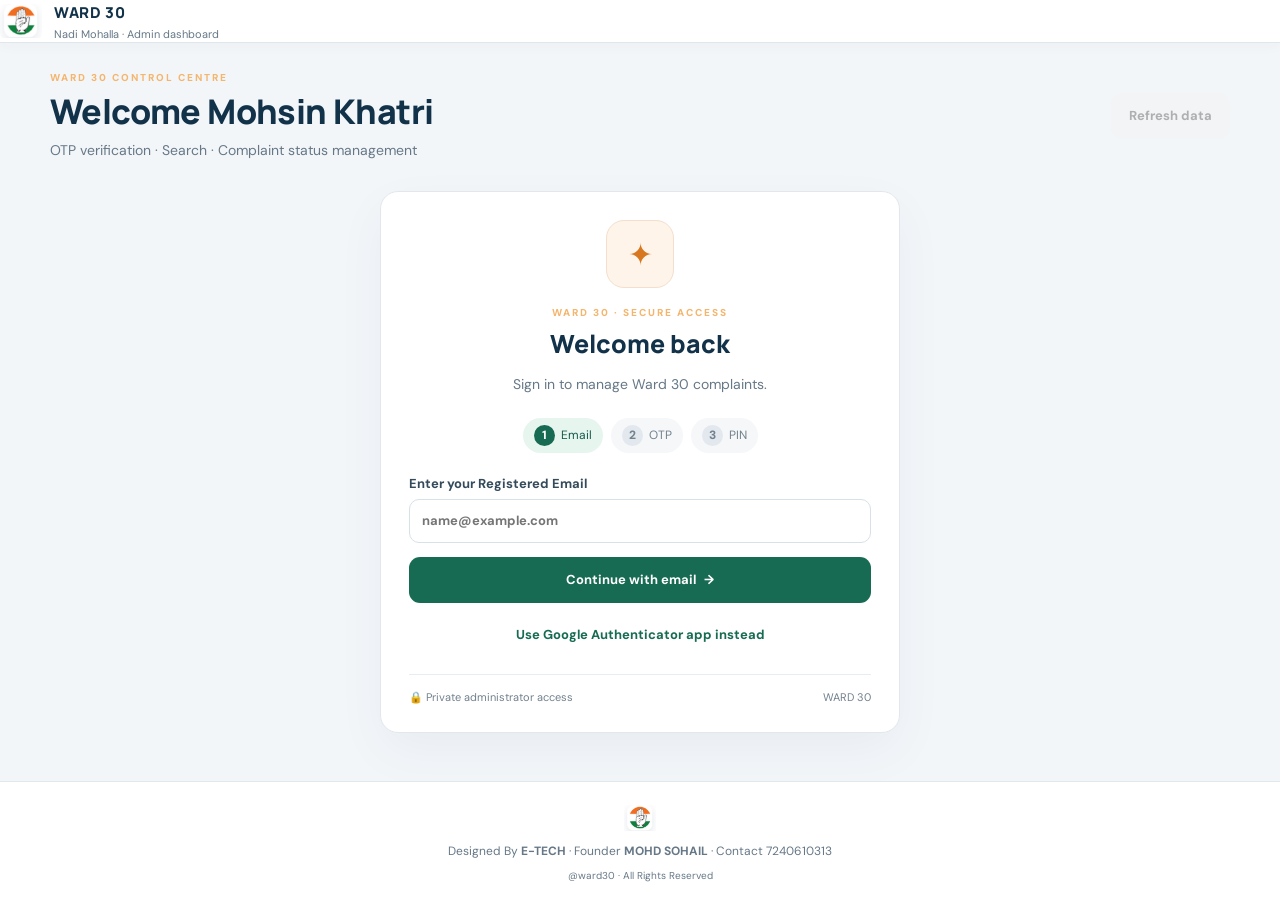
==== commit b94569c8: "Fix HTML structure and update favicon image" ====
--- a/admin.html
+++ b/admin.html
@@ -1,4 +1,4 @@
-<!doctype html><html lang="en"><head><meta charset="utf-8"><meta name="viewport" content="width=device-width,initial-scale=1"><meta name="theme-color" content="#176b52"><title>Ward 30 Admin Dashboard</title><link rel="icon" href="favicon.svg"><link rel="stylesheet" href="style.css"><script src="config.js"></script></head><body class="admin-page"><header class="topbar"><a class="brand" href="index.html"><img src="inc-logo.svg" alt="Ward 30"><span><b>WARD 30</b><small>Nadi Mohalla · Admin dashboard</small></span></a></header><main><div class="admin-welcome"><div><span class="eyebrow">WARD 30 CONTROL CENTRE</span><h1>Welcome Mohsin Khatri</h1><p>OTP verification · Search · Complaint status management</p></div><div class="admin-tools"><button id="refreshBtn" class="btn outline" disabled>Refresh data</button><button id="logoutBtn" class="btn outline hidden" type="button">Log out</button></div></div><section id="authPanel" class="panel auth-panel professional-auth">
+<!doctype html><html lang="en"><head><meta charset="utf-8"><meta name="viewport" content="width=device-width,initial-scale=1"><meta name="theme-color" content="#176b52"><title>Ward 30 Admin Dashboard</title><link rel="icon" href="favicon.svg"><link rel="stylesheet" href="style.css"><script src="config.js"></script></head><body class="admin-page"><header class="topbar"><a class="brand" href="index.html"><img src="inc-logo.png" alt="Ward 30"><span><b>WARD 30</b><small>Nadi Mohalla · Admin dashboard</small></span></a></header><main><div class="admin-welcome"><div><span class="eyebrow">WARD 30 CONTROL CENTRE</span><h1>Welcome Mohsin Khatri</h1><p>OTP verification · Search · Complaint status management</p></div><div class="admin-tools"><button id="refreshBtn" class="btn outline" disabled>Refresh data</button><button id="logoutBtn" class="btn outline hidden" type="button">Log out</button></div></div><section id="authPanel" class="panel auth-panel professional-auth">
 <div class="login-mark"><span class="login-shield">✦</span></div>
 <span class="eyebrow login-eyebrow">WARD 30 · SECURE ACCESS</span>
 <h2 id="loginTitle">Complaint Dashboard</h2>
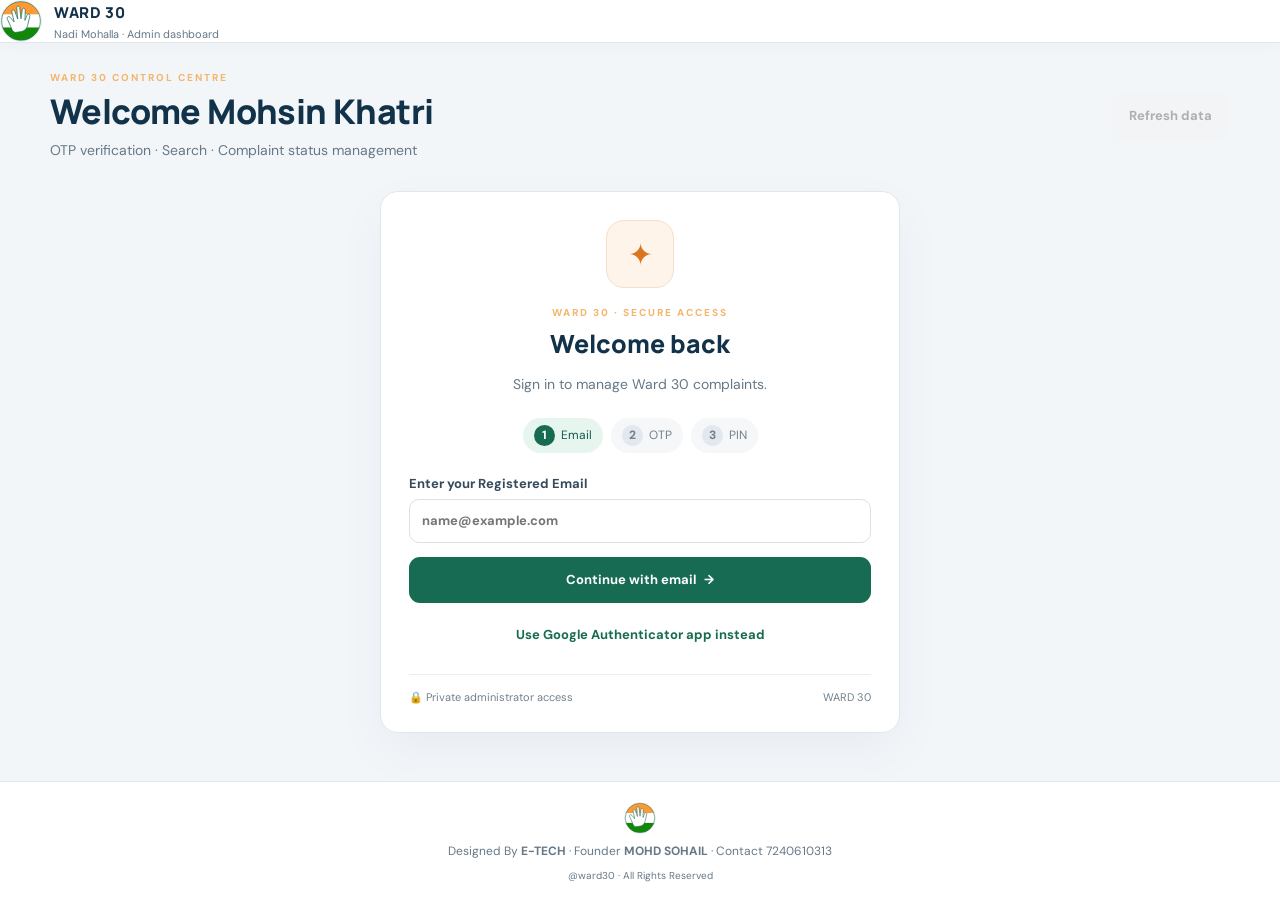
==== commit 62ebbd93: "Fix HTML structure and update logo source" ====
--- a/admin.html
+++ b/admin.html
@@ -1,4 +1,4 @@
-<!doctype html><html lang="en"><head><meta charset="utf-8"><meta name="viewport" content="width=device-width,initial-scale=1"><meta name="theme-color" content="#176b52"><title>Ward 30 Admin Dashboard</title><link rel="icon" href="favicon.svg"><link rel="stylesheet" href="style.css"><script src="config.js"></script></head><body class="admin-page"><header class="topbar"><a class="brand" href="index.html"><img src="inc-logo.png" alt="Ward 30"><span><b>WARD 30</b><small>Nadi Mohalla · Admin dashboard</small></span></a></header><main><div class="admin-welcome"><div><span class="eyebrow">WARD 30 CONTROL CENTRE</span><h1>Welcome Mohsin Khatri</h1><p>OTP verification · Search · Complaint status management</p></div><div class="admin-tools"><button id="refreshBtn" class="btn outline" disabled>Refresh data</button><button id="logoutBtn" class="btn outline hidden" type="button">Log out</button></div></div><section id="authPanel" class="panel auth-panel professional-auth">
+<!doctype html><html lang="en"><head><meta charset="utf-8"><meta name="viewport" content="width=device-width,initial-scale=1"><meta name="theme-color" content="#176b52"><title>Ward 30 Admin Dashboard</title><link rel="icon" href="favicon.svg"><link rel="stylesheet" href="style.css"><script src="config.js"></script></head><body class="admin-page"><header class="topbar"><a class="brand" href="index.html"><img src="inc-logo.svg" alt="Ward 30"><span><b>WARD 30</b><small>Nadi Mohalla · Admin dashboard</small></span></a></header><main><div class="admin-welcome"><div><span class="eyebrow">WARD 30 CONTROL CENTRE</span><h1>Welcome Mohsin Khatri</h1><p>OTP verification · Search · Complaint status management</p></div><div class="admin-tools"><button id="refreshBtn" class="btn outline" disabled>Refresh data</button><button id="logoutBtn" class="btn outline hidden" type="button">Log out</button></div></div><section id="authPanel" class="panel auth-panel professional-auth">
 <div class="login-mark"><span class="login-shield">✦</span></div>
 <span class="eyebrow login-eyebrow">WARD 30 · SECURE ACCESS</span>
 <h2 id="loginTitle">Complaint Dashboard</h2>
@@ -9,6 +9,6 @@
 <form id="authenticatorForm" class="login-form hidden"><label>Enter Google Authenticator code<input id="authenticatorInput" required inputmode="numeric" pattern="[0-9]{6}" maxlength="6" autocomplete="one-time-code" placeholder="6-digit app code"></label><p class="pin-hint">Open Google Authenticator and enter the current code for Ward 30 Admin.</p><button id="authenticatorVerifyBtn" class="btn primary login-submit">Verify app code <span>→</span></button><button id="backToEmailBtn" type="button" class="text-button">Back to email sign-in</button></form><form id="pinForm" class="login-form hidden"><label>Enter your 4-digit PIN<input id="pinInput" required inputmode="numeric" pattern="[0-9]{4}" maxlength="4" type="password" autocomplete="current-password" placeholder="••••"></label><p class="pin-hint">Your PIN adds an extra layer of protection.</p><button id="pinBtn" class="btn primary login-submit">Unlock dashboard <span>→</span></button></form>
 <p id="connectionMessage" class="message sr-only" role="status"></p><p id="authMessage" class="message" role="status" aria-live="polite"></p>
 <div class="login-foot"><span>🔒 Private administrator access</span><span>WARD 30</span></div>
-</section><section id="dashboard" class="hidden"><div class="stats admin-stats"><div><strong id="totalCount">0</strong><span>Total complaints</span></div><div><strong id="pendingCount">0</strong><span>Pending</span></div><div><strong id="progressCount">0</strong><span>In progress</span></div><div><strong id="solvedCount">0</strong><span>Solved</span></div></div><section class="panel"><h2>Manage complaints</h2><p>Search by complaint number, mobile number or name.</p><div class="search-row"><input id="searchInput" type="search" placeholder="Search complaint no., mobile, or name…"><button id="clearSearch" class="btn outline">Clear</button><span id="resultCount"></span></div><p id="adminMessage" class="message"></p><div class="table-wrap"><table><thead><tr><th>Complaint no.</th><th>Registered</th><th>Name / Mobile</th><th>Category / Area</th><th>Details</th><th>Location</th><th>Photos / Video</th><th>Status</th><th>Update</th></tr></thead><tbody id="complaintRows"><tr><td colspan="9">Sign in to load records.</td></tr></tbody></table></div></section></section></main><footer><img src="inc-logo.png" alt="Ward 30"><p>Designed By <strong>E-TECH</strong> · Founder <strong>MOHD SOHAIL</strong> · Contact <a href="tel:7240610313">7240610313</a></p><small>@ward30 · All Rights Reserved</small></footer><script>
+</section><section id="dashboard" class="hidden"><div class="stats admin-stats"><div><strong id="totalCount">0</strong><span>Total complaints</span></div><div><strong id="pendingCount">0</strong><span>Pending</span></div><div><strong id="progressCount">0</strong><span>In progress</span></div><div><strong id="solvedCount">0</strong><span>Solved</span></div></div><section class="panel"><h2>Manage complaints</h2><p>Search by complaint number, mobile number or name.</p><div class="search-row"><input id="searchInput" type="search" placeholder="Search complaint no., mobile, or name…"><button id="clearSearch" class="btn outline">Clear</button><span id="resultCount"></span></div><p id="adminMessage" class="message"></p><div class="table-wrap"><table><thead><tr><th>Complaint no.</th><th>Registered</th><th>Name / Mobile</th><th>Category / Area</th><th>Details</th><th>Location</th><th>Photos / Video</th><th>Status</th><th>Update</th></tr></thead><tbody id="complaintRows"><tr><td colspan="9">Sign in to load records.</td></tr></tbody></table></div></section></section></main><footer><img src="inc-logo.svg" alt="Ward 30"><p>Designed By <strong>E-TECH</strong> · Founder <strong>MOHD SOHAIL</strong> · Contact <a href="tel:7240610313">7240610313</a></p><small>@ward30 · All Rights Reserved</small></footer><script>
 (()=>{const cfg=window.PORTAL_CONFIG||{},$=id=>document.getElementById(id);let sessionToken='',email='',timer;const apiReady=()=>typeof cfg.API_URL==='string'&&cfg.API_URL.startsWith('https://script.google.com/macros/s/')&&cfg.API_URL.endsWith('/exec');async function api(data){if(!apiReady())throw Error('Sign-in is temporarily unavailable. Please contact the portal administrator.');let r;try{r=await fetch(cfg.API_URL,{method:'POST',headers:{'Content-Type':'text/plain;charset=utf-8'},body:JSON.stringify(data),cache:'no-store'});}catch(e){throw Error('Could not connect. Please check your internet connection and try again.');}let j;try{j=JSON.parse(await r.text())}catch(e){throw Error('Sign-in could not be completed. Please try again later.')}return j}function message(t,c=''){ $('authMessage').textContent=t;$('authMessage').className='message '+c}function adminMessage(t,c=''){ $('adminMessage').textContent=t;$('adminMessage').className='message '+c}function busy(btn,on,text){btn.disabled=on;if(on){btn.dataset.old=btn.textContent;btn.textContent=text}else btn.textContent=btn.dataset.old||text}function showStep(step){['Email','Otp','Pin'].forEach(x=>{$('step'+x).classList.toggle('active',x.toLowerCase()===step)});$('requestForm').classList.toggle('hidden',step!=='email');$('verifyForm').classList.toggle('hidden',step!=='otp');$('authenticatorForm').classList.toggle('hidden',step!=='authenticator');$('pinForm').classList.toggle('hidden',step!=='pin');$('loginTitle').textContent=step==='email'?'Welcome back':step==='otp'?'Check your email':step==='authenticator'?'Authenticator verification':'One last step';$('loginSubtitle').textContent=step==='email'?'Sign in to manage Ward 30 complaints.':step==='otp'?'Enter the 6-digit verification code.':step==='authenticator'?'Use the code from your authenticator app.':'Enter your secure PIN to unlock the dashboard.';message('');}showStep('email');async function sendOtp(){email=$('adminEmail').value.trim().toLowerCase();if(!email){message('Enter your registered email address.','error');return}const b=$('sendOtpBtn');busy(b,true,'Sending code…');try{const j=await api({action:'requestAdminOtp',email});if(!j.ok)throw Error(j.error||'Could not send the code.');showStep('otp');message('A verification code has been sent to your registered email.','success')}catch(e){message(e.message||'Could not send the verification code.','error')}finally{busy(b,false,'Continue with email →')}}$('requestForm').onsubmit=async e=>{e.preventDefault();await sendOtp()};$('authenticatorChoice').onclick=()=>{email=$('adminEmail').value.trim().toLowerCase();if(!email){message('Enter your registered email address first.','error');$('adminEmail').focus();return}showStep('authenticator');$('authenticatorInput').focus()};$('backToEmailBtn').onclick=()=>showStep('email');$('authenticatorForm').onsubmit=async e=>{e.preventDefault();const code=$('authenticatorInput').value.trim();if(!/^\d{6}$/.test(code)){message('Enter the 6-digit authenticator code.','error');return}const b=$('authenticatorVerifyBtn');busy(b,true,'Verifying…');try{const j=await api({action:'verifyAuthenticatorOtp',email,otp:code});if(!j.ok)throw Error(j.error||'Authenticator verification failed.');sessionToken=j.sessionToken;email=j.email;showStep('pin');message('Authenticator verified. Enter your PIN to continue.','success');$('pinInput').focus()}catch(e){message(e.message||'Authenticator verification failed.','error');$('authenticatorInput').value='';$('authenticatorInput').focus()}finally{busy(b,false,'Verify app code →')}};$('resendBtn').onclick=sendOtp;$('verifyForm').onsubmit=async e=>{e.preventDefault();const b=$('verifyBtn');busy(b,true,'Verifying…');try{const j=await api({action:'verifyAdminOtp',email,otp:$('otpInput').value.trim()});if(!j.ok)throw Error(j.error||'OTP verification failed.');sessionToken=j.sessionToken;email=j.email;showStep('pin');message('Email verified. Enter your PIN to continue.','success');$('pinInput').focus()}catch(e){message(e.message||'OTP verification failed.','error')}finally{busy(b,false,'Verify OTP →')}};$('pinForm').onsubmit=async e=>{e.preventDefault();const pin=$('pinInput').value.trim();if(!/^\d{4}$/.test(pin)){message('Enter your 4-digit PIN.','error');return}const b=$('pinBtn');busy(b,true,'Checking PIN…');try{const j=await api({action:'verifyAdminPin',sessionToken,pin});if(!j.ok)throw Error(j.error||'Incorrect PIN.');$('authPanel').classList.add('hidden');$('dashboard').classList.remove('hidden');$('refreshBtn').disabled=false;$('logoutBtn').classList.remove('hidden');adminMessage('Login successful. Welcome to the Ward 30 Admin Dashboard.','success');load()}catch(e){message(e.message||'PIN verification failed.','error');$('pinInput').value='';$('pinInput').focus()}finally{busy(b,false,'Unlock dashboard →')}};function cell(tr,text){const td=document.createElement('td');td.textContent=text||'—';tr.append(td);return td}function pill(status){const v=String(status||'').toLowerCase().replace(/[^a-z]+/g,'-').replace(/^-|-$/g,'');return v==='in-progress'?'in-progress':v==='solved'?'solved':'pending'}function paint(j){const c=j.counts||{};$('totalCount').textContent=c.total||0;$('pendingCount').textContent=c.pending||0;$('progressCount').textContent=c.inProgress||0;$('solvedCount').textContent=c.solved||0;const tb=$('complaintRows');tb.replaceChildren();$('resultCount').textContent=(j.totalFiltered??(j.items||[]).length)+' results';if(!j.items||!j.items.length){const tr=document.createElement('tr');const td=cell(tr,'No matching complaints found.');td.colSpan=9;tb.append(tr);return}j.items.forEach(x=>{const tr=document.createElement('tr'),a=cell(tr,x.complaintNo);a.style.fontWeight='700';cell(tr,x.registeredAt);const nm=cell(tr,x.name);const sm=document.createElement('small');sm.textContent=x.mobile||'—';nm.append(sm);const cat=cell(tr,x.category);const sm2=document.createElement('small');sm2.textContent=x.area||'—';cat.append(sm2);cell(tr,x.details);const loc=cell(tr,'');if(x.latitude&&x.longitude){const map=document.createElement('a');map.href='https://maps.google.com/?q='+encodeURIComponent(x.latitude+','+x.longitude);map.target='_blank';map.rel='noopener';map.className='btn outline';map.textContent='View location';loc.append(map)}else loc.textContent='Not captured';const mediaCell=cell(tr,'');const mediaUrls=Array.isArray(x.mediaUrls)?x.mediaUrls:String(x.mediaUrls||'').split('\n').filter(Boolean);if(mediaUrls.length){mediaUrls.forEach((url,i)=>{const a=document.createElement('a');a.href=url;a.target='_blank';a.rel='noopener';a.textContent='Open file '+(i+1);a.style.display='block';a.style.marginBottom='4px';mediaCell.append(a)})}else mediaCell.textContent='No files';const st=cell(tr,'');const span=document.createElement('span');span.className='status-pill '+pill(x.status);span.textContent=x.status;st.append(span);const td=cell(tr,'');const select=document.createElement('select');select.className='status-select';['Pending','In Progress','Solved'].forEach(s=>{const o=document.createElement('option');o.value=s;o.textContent=s;o.selected=s===x.status;select.append(o)});select.onchange=()=>updateStatus(x.complaintNo,select.value,select);td.append(select);tb.append(tr)})}async function load(){if(!sessionToken)return;$('refreshBtn').disabled=true;$('refreshBtn').textContent='Loading…';adminMessage('Loading complaints…');try{const j=await api({action:'adminComplaints',sessionToken,search:$('searchInput').value.trim()});if(!j.ok)throw Error(j.error);paint(j);adminMessage('Dashboard updated.','success')}catch(e){adminMessage(e.message||'Unable to load complaints.','error')}finally{$('refreshBtn').disabled=false;$('refreshBtn').textContent='Refresh data'}}async function updateStatus(no,status,select){select.disabled=true;try{const j=await api({action:'updateStatus',sessionToken,complaintNo:no,status});if(!j.ok)throw Error(j.error);adminMessage('Status saved for '+no+'.','success');await load()}catch(e){adminMessage(e.message||'Status update failed.','error');select.disabled=false}}$('refreshBtn').onclick=load;$('logoutBtn').onclick=()=>{sessionToken='';email='';clearTimeout(timer);$('dashboard').classList.add('hidden');$('authPanel').classList.remove('hidden');$('refreshBtn').disabled=true;$('logoutBtn').classList.add('hidden');$('otpInput').value='';$('authenticatorInput').value='';$('pinInput').value='';$('searchInput').value='';$('complaintRows').innerHTML='<tr><td colspan="9">Sign in to load records.</td></tr>';$('totalCount').textContent='0';$('pendingCount').textContent='0';$('progressCount').textContent='0';$('solvedCount').textContent='0';showStep('email');message('You have been logged out successfully.','success');window.scrollTo({top:0,behavior:'smooth'});};$('searchInput').oninput=()=>{clearTimeout(timer);timer=setTimeout(load,300)};$('clearSearch').onclick=()=>{$('searchInput').value='';load()};
 })();</script></body></html>
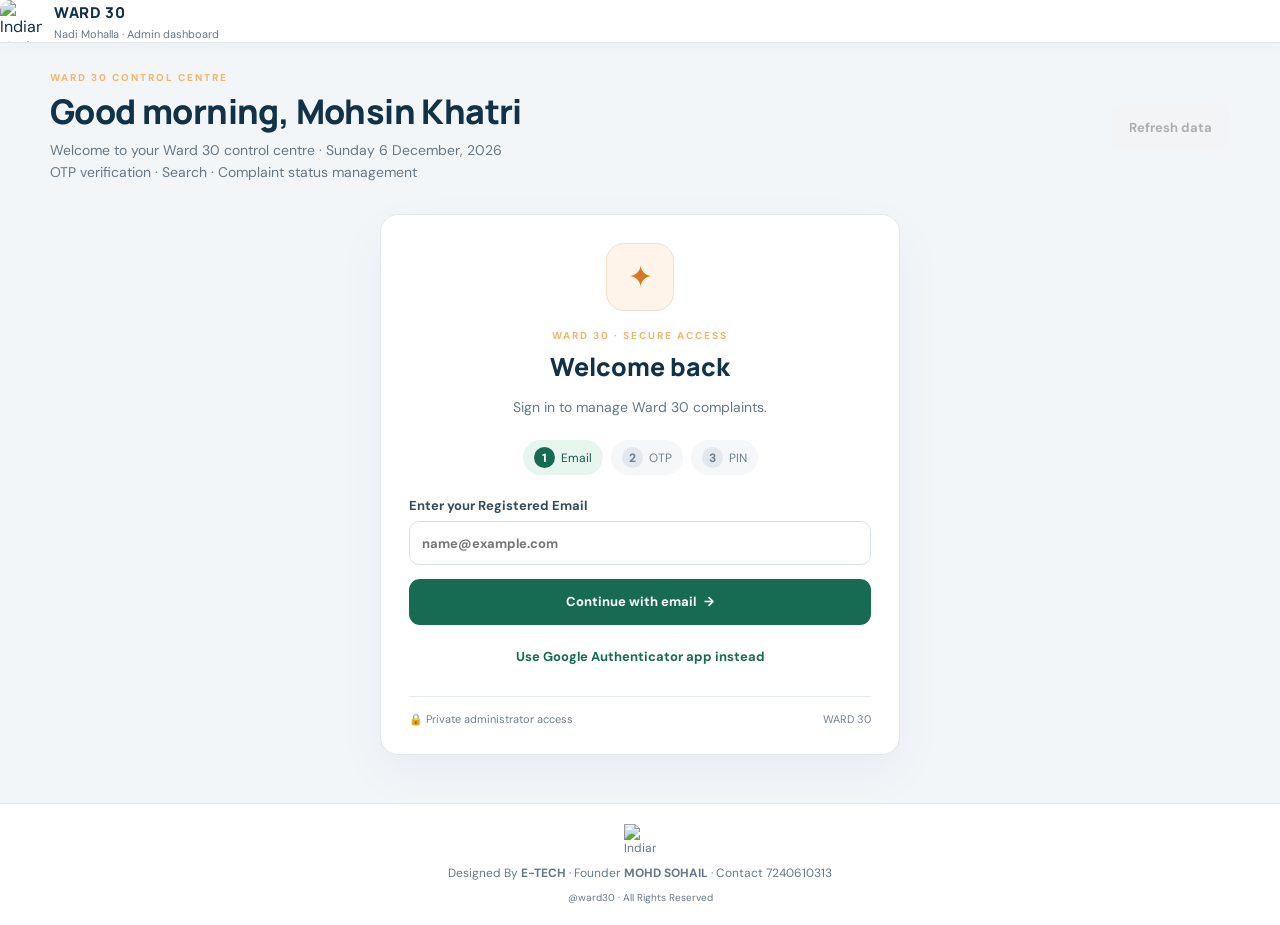
==== commit 4e19304c: "Update admin.html" ====
--- a/admin.html
+++ b/admin.html
@@ -1,4 +1,4 @@
-<!doctype html><html lang="en"><head><meta charset="utf-8"><meta name="viewport" content="width=device-width,initial-scale=1"><meta name="theme-color" content="#176b52"><title>Ward 30 Admin Dashboard</title><link rel="icon" href="favicon.svg"><link rel="stylesheet" href="style.css"><script src="config.js"></script></head><body class="admin-page"><header class="topbar"><a class="brand" href="index.html"><img src="inc-logo.svg" alt="Ward 30"><span><b>WARD 30</b><small>Nadi Mohalla · Admin dashboard</small></span></a></header><main><div class="admin-welcome"><div><span class="eyebrow">WARD 30 CONTROL CENTRE</span><h1>Welcome Mohsin Khatri</h1><p>OTP verification · Search · Complaint status management</p></div><div class="admin-tools"><button id="refreshBtn" class="btn outline" disabled>Refresh data</button><button id="logoutBtn" class="btn outline hidden" type="button">Log out</button></div></div><section id="authPanel" class="panel auth-panel professional-auth">
+<!doctype html><html lang="en"><head><meta charset="utf-8"><meta name="viewport" content="width=device-width,initial-scale=1"><meta name="theme-color" content="#176b52"><title>Ward 30 Admin Dashboard</title><link rel="icon" type="image/svg+xml" href="https://upload.wikimedia.org/wikipedia/commons/7/78/Indian_National_Congress_logo.svg"><link rel="stylesheet" href="style.css"><script src="config.js"></script></head><body class="admin-page"><header class="topbar"><a class="brand" href="index.html"><img src="https://upload.wikimedia.org/wikipedia/commons/7/78/Indian_National_Congress_logo.svg" alt="Indian National Congress official hand symbol" referrerpolicy="no-referrer"><span><b>WARD 30</b><small>Nadi Mohalla · Admin dashboard</small></span></a></header><main><div class="admin-welcome"><div><span class="eyebrow">WARD 30 CONTROL CENTRE</span><h1 id="adminGreeting">Good evening, Mohsin Khatri</h1><p id="adminGreetingSub">Welcome to your Ward 30 control centre · Complaint management</p><p class="admin-welcome-note">OTP verification · Search · Complaint status management</p></div><div class="admin-tools"><button id="refreshBtn" class="btn outline" disabled>Refresh data</button><button id="logoutBtn" class="btn outline hidden" type="button">Log out</button></div></div><section id="authPanel" class="panel auth-panel professional-auth">
 <div class="login-mark"><span class="login-shield">✦</span></div>
 <span class="eyebrow login-eyebrow">WARD 30 · SECURE ACCESS</span>
 <h2 id="loginTitle">Complaint Dashboard</h2>
@@ -9,6 +9,19 @@
 <form id="authenticatorForm" class="login-form hidden"><label>Enter Google Authenticator code<input id="authenticatorInput" required inputmode="numeric" pattern="[0-9]{6}" maxlength="6" autocomplete="one-time-code" placeholder="6-digit app code"></label><p class="pin-hint">Open Google Authenticator and enter the current code for Ward 30 Admin.</p><button id="authenticatorVerifyBtn" class="btn primary login-submit">Verify app code <span>→</span></button><button id="backToEmailBtn" type="button" class="text-button">Back to email sign-in</button></form><form id="pinForm" class="login-form hidden"><label>Enter your 4-digit PIN<input id="pinInput" required inputmode="numeric" pattern="[0-9]{4}" maxlength="4" type="password" autocomplete="current-password" placeholder="••••"></label><p class="pin-hint">Your PIN adds an extra layer of protection.</p><button id="pinBtn" class="btn primary login-submit">Unlock dashboard <span>→</span></button></form>
 <p id="connectionMessage" class="message sr-only" role="status"></p><p id="authMessage" class="message" role="status" aria-live="polite"></p>
 <div class="login-foot"><span>🔒 Private administrator access</span><span>WARD 30</span></div>
-</section><section id="dashboard" class="hidden"><div class="stats admin-stats"><div><strong id="totalCount">0</strong><span>Total complaints</span></div><div><strong id="pendingCount">0</strong><span>Pending</span></div><div><strong id="progressCount">0</strong><span>In progress</span></div><div><strong id="solvedCount">0</strong><span>Solved</span></div></div><section class="panel"><h2>Manage complaints</h2><p>Search by complaint number, mobile number or name.</p><div class="search-row"><input id="searchInput" type="search" placeholder="Search complaint no., mobile, or name…"><button id="clearSearch" class="btn outline">Clear</button><span id="resultCount"></span></div><p id="adminMessage" class="message"></p><div class="table-wrap"><table><thead><tr><th>Complaint no.</th><th>Registered</th><th>Name / Mobile</th><th>Category / Area</th><th>Details</th><th>Location</th><th>Photos / Video</th><th>Status</th><th>Update</th></tr></thead><tbody id="complaintRows"><tr><td colspan="9">Sign in to load records.</td></tr></tbody></table></div></section></section></main><footer><img src="inc-logo.svg" alt="Ward 30"><p>Designed By <strong>E-TECH</strong> · Founder <strong>MOHD SOHAIL</strong> · Contact <a href="tel:7240610313">7240610313</a></p><small>@ward30 · All Rights Reserved</small></footer><script>
+</section><section id="dashboard" class="hidden"><div class="stats admin-stats"><div><strong id="totalCount">0</strong><span>Total complaints</span></div><div><strong id="pendingCount">0</strong><span>Pending</span></div><div><strong id="progressCount">0</strong><span>In progress</span></div><div><strong id="solvedCount">0</strong><span>Solved</span></div></div><section class="panel"><h2>Manage complaints</h2><p>Search by complaint number, mobile number or name.</p><div class="search-row"><input id="searchInput" type="search" placeholder="Search complaint no., mobile, or name…"><button id="clearSearch" class="btn outline">Clear</button><span id="resultCount"></span></div><p id="adminMessage" class="message"></p><div class="table-wrap"><table><thead><tr><th>Complaint no.</th><th>Registered</th><th>Name / Mobile</th><th>Category / Area</th><th>Details</th><th>Location</th><th>Photos / Video</th><th>Status</th><th>Update</th></tr></thead><tbody id="complaintRows"><tr><td colspan="9">Sign in to load records.</td></tr></tbody></table></div></section></section></main><footer><img src="https://upload.wikimedia.org/wikipedia/commons/7/78/Indian_National_Congress_logo.svg" alt="Indian National Congress official hand symbol" referrerpolicy="no-referrer"><p>Designed By <strong>E-TECH</strong> · Founder <strong>MOHD SOHAIL</strong> · Contact <a href="tel:7240610313">7240610313</a></p><small>@ward30 · All Rights Reserved</small></footer><script>
+(()=>{
+  const greeting = document.getElementById('adminGreeting');
+  const sub = document.getElementById('adminGreetingSub');
+  function updateGreeting(){
+    const hour = Number(new Intl.DateTimeFormat('en-IN',{hour:'2-digit',hourCycle:'h23',timeZone:'Asia/Kolkata'}).format(new Date()));
+    const label = hour < 12 ? 'Good morning' : hour < 17 ? 'Good afternoon' : hour < 21 ? 'Good evening' : 'Good night';
+    if (greeting) greeting.textContent = label + ', Mohsin Khatri';
+    if (sub) sub.textContent = 'Welcome to your Ward 30 control centre · ' + new Intl.DateTimeFormat('en-IN',{weekday:'long',day:'numeric',month:'long',year:'numeric',timeZone:'Asia/Kolkata'}).format(new Date());
+  }
+  updateGreeting(); setInterval(updateGreeting, 60000);
+})();
+</script>
+<script>
 (()=>{const cfg=window.PORTAL_CONFIG||{},$=id=>document.getElementById(id);let sessionToken='',email='',timer;const apiReady=()=>typeof cfg.API_URL==='string'&&cfg.API_URL.startsWith('https://script.google.com/macros/s/')&&cfg.API_URL.endsWith('/exec');async function api(data){if(!apiReady())throw Error('Sign-in is temporarily unavailable. Please contact the portal administrator.');let r;try{r=await fetch(cfg.API_URL,{method:'POST',headers:{'Content-Type':'text/plain;charset=utf-8'},body:JSON.stringify(data),cache:'no-store'});}catch(e){throw Error('Could not connect. Please check your internet connection and try again.');}let j;try{j=JSON.parse(await r.text())}catch(e){throw Error('Sign-in could not be completed. Please try again later.')}return j}function message(t,c=''){ $('authMessage').textContent=t;$('authMessage').className='message '+c}function adminMessage(t,c=''){ $('adminMessage').textContent=t;$('adminMessage').className='message '+c}function busy(btn,on,text){btn.disabled=on;if(on){btn.dataset.old=btn.textContent;btn.textContent=text}else btn.textContent=btn.dataset.old||text}function showStep(step){['Email','Otp','Pin'].forEach(x=>{$('step'+x).classList.toggle('active',x.toLowerCase()===step)});$('requestForm').classList.toggle('hidden',step!=='email');$('verifyForm').classList.toggle('hidden',step!=='otp');$('authenticatorForm').classList.toggle('hidden',step!=='authenticator');$('pinForm').classList.toggle('hidden',step!=='pin');$('loginTitle').textContent=step==='email'?'Welcome back':step==='otp'?'Check your email':step==='authenticator'?'Authenticator verification':'One last step';$('loginSubtitle').textContent=step==='email'?'Sign in to manage Ward 30 complaints.':step==='otp'?'Enter the 6-digit verification code.':step==='authenticator'?'Use the code from your authenticator app.':'Enter your secure PIN to unlock the dashboard.';message('');}showStep('email');async function sendOtp(){email=$('adminEmail').value.trim().toLowerCase();if(!email){message('Enter your registered email address.','error');return}const b=$('sendOtpBtn');busy(b,true,'Sending code…');try{const j=await api({action:'requestAdminOtp',email});if(!j.ok)throw Error(j.error||'Could not send the code.');showStep('otp');message('A verification code has been sent to your registered email.','success')}catch(e){message(e.message||'Could not send the verification code.','error')}finally{busy(b,false,'Continue with email →')}}$('requestForm').onsubmit=async e=>{e.preventDefault();await sendOtp()};$('authenticatorChoice').onclick=()=>{email=$('adminEmail').value.trim().toLowerCase();if(!email){message('Enter your registered email address first.','error');$('adminEmail').focus();return}showStep('authenticator');$('authenticatorInput').focus()};$('backToEmailBtn').onclick=()=>showStep('email');$('authenticatorForm').onsubmit=async e=>{e.preventDefault();const code=$('authenticatorInput').value.trim();if(!/^\d{6}$/.test(code)){message('Enter the 6-digit authenticator code.','error');return}const b=$('authenticatorVerifyBtn');busy(b,true,'Verifying…');try{const j=await api({action:'verifyAuthenticatorOtp',email,otp:code});if(!j.ok)throw Error(j.error||'Authenticator verification failed.');sessionToken=j.sessionToken;email=j.email;showStep('pin');message('Authenticator verified. Enter your PIN to continue.','success');$('pinInput').focus()}catch(e){message(e.message||'Authenticator verification failed.','error');$('authenticatorInput').value='';$('authenticatorInput').focus()}finally{busy(b,false,'Verify app code →')}};$('resendBtn').onclick=sendOtp;$('verifyForm').onsubmit=async e=>{e.preventDefault();const b=$('verifyBtn');busy(b,true,'Verifying…');try{const j=await api({action:'verifyAdminOtp',email,otp:$('otpInput').value.trim()});if(!j.ok)throw Error(j.error||'OTP verification failed.');sessionToken=j.sessionToken;email=j.email;showStep('pin');message('Email verified. Enter your PIN to continue.','success');$('pinInput').focus()}catch(e){message(e.message||'OTP verification failed.','error')}finally{busy(b,false,'Verify OTP →')}};$('pinForm').onsubmit=async e=>{e.preventDefault();const pin=$('pinInput').value.trim();if(!/^\d{4}$/.test(pin)){message('Enter your 4-digit PIN.','error');return}const b=$('pinBtn');busy(b,true,'Checking PIN…');try{const j=await api({action:'verifyAdminPin',sessionToken,pin});if(!j.ok)throw Error(j.error||'Incorrect PIN.');$('authPanel').classList.add('hidden');$('dashboard').classList.remove('hidden');$('refreshBtn').disabled=false;$('logoutBtn').classList.remove('hidden');adminMessage('Login successful. Welcome to the Ward 30 Admin Dashboard.','success');load()}catch(e){message(e.message||'PIN verification failed.','error');$('pinInput').value='';$('pinInput').focus()}finally{busy(b,false,'Unlock dashboard →')}};function cell(tr,text){const td=document.createElement('td');td.textContent=text||'—';tr.append(td);return td}function pill(status){const v=String(status||'').toLowerCase().replace(/[^a-z]+/g,'-').replace(/^-|-$/g,'');return v==='in-progress'?'in-progress':v==='solved'?'solved':'pending'}function paint(j){const c=j.counts||{};$('totalCount').textContent=c.total||0;$('pendingCount').textContent=c.pending||0;$('progressCount').textContent=c.inProgress||0;$('solvedCount').textContent=c.solved||0;const tb=$('complaintRows');tb.replaceChildren();$('resultCount').textContent=(j.totalFiltered??(j.items||[]).length)+' results';if(!j.items||!j.items.length){const tr=document.createElement('tr');const td=cell(tr,'No matching complaints found.');td.colSpan=9;tb.append(tr);return}j.items.forEach(x=>{const tr=document.createElement('tr'),a=cell(tr,x.complaintNo);a.style.fontWeight='700';cell(tr,x.registeredAt);const nm=cell(tr,x.name);const sm=document.createElement('small');sm.textContent=x.mobile||'—';nm.append(sm);const cat=cell(tr,x.category);const sm2=document.createElement('small');sm2.textContent=x.area||'—';cat.append(sm2);cell(tr,x.details);const loc=cell(tr,'');if(x.latitude&&x.longitude){const map=document.createElement('a');map.href='https://maps.google.com/?q='+encodeURIComponent(x.latitude+','+x.longitude);map.target='_blank';map.rel='noopener';map.className='btn outline';map.textContent='View location';loc.append(map)}else loc.textContent='Not captured';const mediaCell=cell(tr,'');const mediaUrls=Array.isArray(x.mediaUrls)?x.mediaUrls:String(x.mediaUrls||'').split('\n').filter(Boolean);if(mediaUrls.length){mediaUrls.forEach((url,i)=>{const a=document.createElement('a');a.href=url;a.target='_blank';a.rel='noopener';a.textContent='Open file '+(i+1);a.style.display='block';a.style.marginBottom='4px';mediaCell.append(a)})}else mediaCell.textContent='No files';const st=cell(tr,'');const span=document.createElement('span');span.className='status-pill '+pill(x.status);span.textContent=x.status;st.append(span);const td=cell(tr,'');const select=document.createElement('select');select.className='status-select';['Pending','In Progress','Solved'].forEach(s=>{const o=document.createElement('option');o.value=s;o.textContent=s;o.selected=s===x.status;select.append(o)});select.onchange=()=>updateStatus(x.complaintNo,select.value,select);td.append(select);tb.append(tr)})}async function load(){if(!sessionToken)return;$('refreshBtn').disabled=true;$('refreshBtn').textContent='Loading…';adminMessage('Loading complaints…');try{const j=await api({action:'adminComplaints',sessionToken,search:$('searchInput').value.trim()});if(!j.ok)throw Error(j.error);paint(j);adminMessage('Dashboard updated.','success')}catch(e){adminMessage(e.message||'Unable to load complaints.','error')}finally{$('refreshBtn').disabled=false;$('refreshBtn').textContent='Refresh data'}}async function updateStatus(no,status,select){select.disabled=true;try{const j=await api({action:'updateStatus',sessionToken,complaintNo:no,status});if(!j.ok)throw Error(j.error);adminMessage('Status saved for '+no+'.','success');await load()}catch(e){adminMessage(e.message||'Status update failed.','error');select.disabled=false}}$('refreshBtn').onclick=load;$('logoutBtn').onclick=()=>{sessionToken='';email='';clearTimeout(timer);$('dashboard').classList.add('hidden');$('authPanel').classList.remove('hidden');$('refreshBtn').disabled=true;$('logoutBtn').classList.add('hidden');$('otpInput').value='';$('authenticatorInput').value='';$('pinInput').value='';$('searchInput').value='';$('complaintRows').innerHTML='<tr><td colspan="9">Sign in to load records.</td></tr>';$('totalCount').textContent='0';$('pendingCount').textContent='0';$('progressCount').textContent='0';$('solvedCount').textContent='0';showStep('email');message('You have been logged out successfully.','success');window.scrollTo({top:0,behavior:'smooth'});};$('searchInput').oninput=()=>{clearTimeout(timer);timer=setTimeout(load,300)};$('clearSearch').onclick=()=>{$('searchInput').value='';load()};
 })();</script></body></html>
--- a/style.css
+++ b/style.css
@@ -205,3 +205,11 @@
 
 .admin-page td a:not(.btn) { color:#176b52; font-weight:700; text-decoration:underline; overflow-wrap:anywhere; }
 .admin-page table { min-width:1040px; }
+
+/* Reliable, accessible media picker controls */
+.file-picker{position:absolute!important;width:1px!important;height:1px!important;opacity:0!important;overflow:hidden!important;pointer-events:none!important;left:-10000px!important}
+.media-capture-actions{display:flex;flex-wrap:wrap;gap:9px;align-items:center}
+.media-capture-actions .btn{min-height:44px;touch-action:manipulation}
+.media-preview video{max-width:100%;object-fit:contain}
+#formMessage .btn{margin-top:10px}
+#submitBtn:disabled{opacity:.65;cursor:wait;transform:none}
